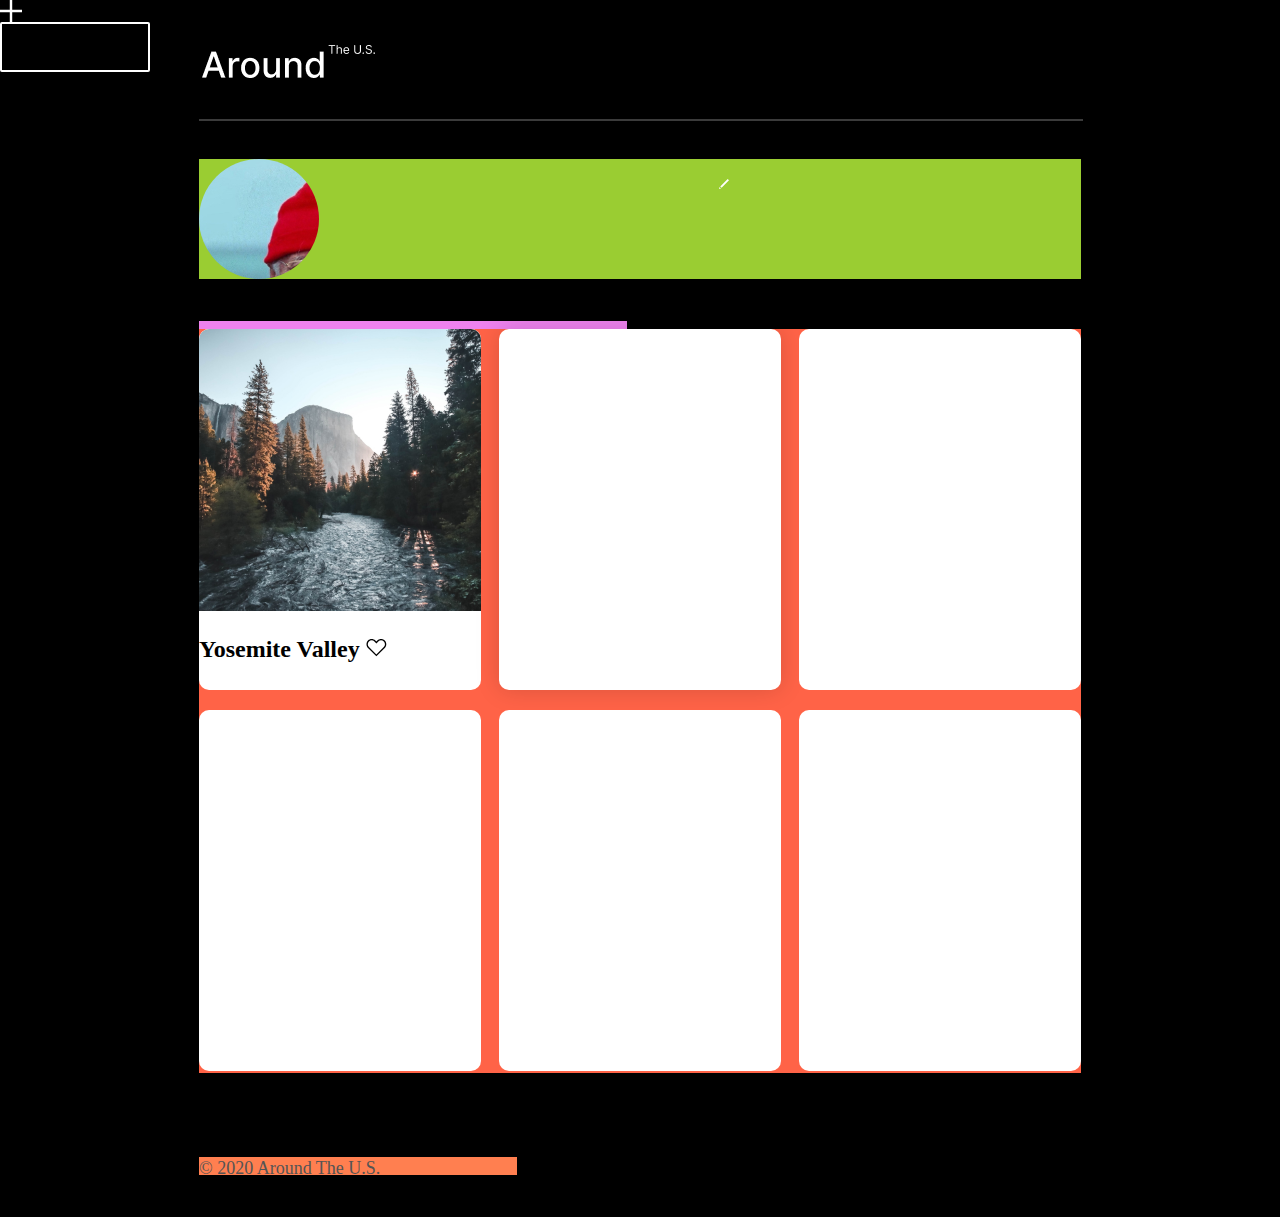
==== index/index.html @ 19dbd14f "comenzamos" ====
<DOCTYPE html>
<head>
    <meta charset="UTF-8">
    <meta name="viewport" content="width=device-width, initial-scale=1.0">
    <title>Around the U.S</title>
    <link rel="stylesheet" href="../normalize.css">
    <link rel="stylesheet" href="../index.css">

</head>

<body>
    <header>
        <div class="vector"></div> 
        <div class="line"></div> 
        <div class="profile">
            <div class ="avatar">
                <div class="eclipse"></div>
            </div>
            <div class="profileinfo">
                <p class="name">Jacques Cousteau</p>
                <p class="title">Explorer</p>
                <div class="rectangle">
                    <svg class="lapiz" width="10" height="10" viewBox="0 0 10 10" fill="none" xmlns="http://www.w3.org/2000/svg">
                        <path d="M10 1.32827L2.60377 8.7666L1.28302 7.41936L8.66038 0L10 1.32827ZM0 10L1.96226 9.41177L0.584906 8.08349L0 10Z" fill="white"/>
                        </svg>
                        
                </div>
            </div>
        </div>
        <div class="addbutton">
            <div class="cruz"><svg width="22" height="22" viewBox="0 0 22 22" fill="none" xmlns="http://www.w3.org/2000/svg">
                <path d="M22 9.77778H12.2222V0H9.77778V9.77778H0V12.2222H9.77778V22H12.2222V12.2222H22V9.77778Z" fill="white"/>
                </svg>
                </div>
            <div class="rectangles"></div>
        </div>
    </header>

<main>
    <section class="elements">
        <div class="fotos">
            <div><img  class="yosemite" src="../imagenes/kirill-pershin.jpg" alt=""></div>
            <p class="valley">Yosemite Valley
            <svg class="heart" width="21" height="19" viewBox="0 0 21 19" fill="none" xmlns="http://www.w3.org/2000/svg">
                <path d="M19.154 9.33822C21.294 7.19833 21.294 3.72364 19.154 1.60492C17.014 -0.534975 13.5392 -0.534975 11.3992 1.60492L10.361 2.66428L9.32276 1.62611C7.18277 -0.534975 3.70792 -0.534975 1.58911 1.60492C0.550891 2.64309 0 4.02026 0 5.48217C0 6.94408 0.572079 8.32124 1.58911 9.35941L10.361 18.1309L19.154 9.33822ZM1.35604 5.48217C1.35604 4.38044 1.7798 3.36346 2.56376 2.60072C3.36891 1.79561 4.40712 1.39305 5.44534 1.39305C6.48356 1.39305 7.52178 1.79561 8.32692 2.60072L10.361 4.6135L12.395 2.57953C13.9841 0.990498 16.5903 0.990498 18.1582 2.57953C18.921 3.34227 19.3659 4.35925 19.3659 5.46098C19.3659 6.56271 18.9422 7.57969 18.1582 8.34243L10.361 16.1605L2.56376 8.36362C1.80099 7.57969 1.35604 6.56271 1.35604 5.48217Z" fill="black"/>
                </svg></p>
                
        </div>
        <div class="fotos1"></div>
        <div class="fotos2"></div>
        <div class="fotos3"></div>
        <div class="fotos4"></div>
        <div class="fotos5"></div>   
    </section>
</main>
<footer>
    <p class="footer">© 2020 Around The U.S.</p>
</footer>
</body>

</html>
---- index.css ----
body{
    background: #000000;
    
width: 1280px;
height: 1217px;
}

p{
    color: aliceblue;
}

.vector{
    position: absolute;
width: 173px;
height: 33px;
left: 202px;
top: 45px;

background-image: url("imagenes/Vector.png");
}

.line{
    
position: absolute;
width: 882px;
height: 0px;
left: 199px;
top: 119px;

opacity: 0.7;
border: 1px solid #545454;
}

.lapiz{
    position: absolute;    
left: 59%;
right: 39.84%;
top: 16.68%;
bottom: 82.5%;
}


.profile{
    position: absolute;
width: 882px;
height: 120px;
left: 199px;
top: 159px;
background-color: yellowgreen;

}

.avatar{
   

   
width: 120px;
height: 120px;
left: 199px;
top: 159px;
border-radius: 100%;

background: url("imagenes/cousteau.jpg");

}

.profileinfo{
    
width: 428px;
height: 77px;
left: 349px;
top: 177px;
background-color: violet;
}

.name{
    
width: 380px;
height: 43px;
left: 349px;
top: 123px;

font-family: Inter;
font-style: normal;
font-weight: 500;
font-size: 42px;
line-height: 56px;
/* or 133% */


color: #FFFFFF;
}

.title{
    
width: 318px;
height: 18px;
left: 350px;
top: 200px;

font-family: Inter;
font-style: normal;
font-weight: normal;
font-size: 18px;
line-height: 22px;

color: #FFFFFF;

}

.rectangle{
    
width: 24px;
height: 24px;
left: 753px;
top: 196px;

border: 1px solid #FFFFFF;
box-sizing: border-box;
}

.cruz{
    
height: 22px;
left: 77.73%;
right: 20.55%;
top: 208px;
}

.rectangles{
    width: 150px;
height: 50px;
left: 931px;
top: 194px;

border: 2px solid #FFFFFF;
box-sizing: border-box;
border-radius: 2px;

}

.elements{
    position: absolute;
width: 882px;
height: 744px;
left: 199px;
top: 329px;
background-color: tomato;
display: flex;
  flex-wrap: wrap;
  justify-content: center;

}

.fotos{
    width: 282px;
    height: 361px;
    left: 199px;
    top: 330px;
    
    background: #FFFFFF;
    border-radius: 10px; 
    margin-right: 18px;   
}

.fotos1{
width: 282px;
height: 361px;
left: 499px;
top: 330px;

background: #FFFFFF;
box-shadow: 0px 0px 25px rgba(0, 0, 0, 0.15);
border-radius: 10px;
margin-right: 18px;
}

.fotos2{
    
width: 282px;
height: 361px;
left: 799px;
top: 330px;

background: #FFFFFF;
border-radius: 10px;
}

.fotos3{
    

width: 282px;
height: 361px;
left: 199px;
top: 712px;

background: #FFFFFF;
border-radius: 10px;
margin-right: 18px;
margin-top: 18px;
}

.fotos4{
    width: 282px;
height: 361px;
left: 499px;
top: 712px;

background: #FFFFFF;
border-radius: 10px;
margin-right: 18px;
margin-top: 18px;

}

.fotos5{
    width: 282px;
height: 361px;
left: 799px;
top: 712px;

background: #FFFFFF;
border-radius: 10px;
margin-top: 18px;
}


.footer{
    position: absolute;
    width: 318px;
height: 18px;
left: 199px;
top: 1139px;

font-family: Inter;
font-style: normal;
font-weight: normal;
font-size: 18px;
line-height: 22px;
background-color: coral;
color: #545454;

}

.yosemite{
width: 282px;
height: 282px;
left: 199px;
top: 330px;


border-radius: 10px 10px 0px 0px;
}

.valley{
    
width: 246px;
height: 23px;
left: 220px;
top: 637px;

font-family: Inter;
font-style: normal;
font-weight: 900;
font-size: 24px;
line-height: 29px;

color: #000000;


}

.heart{
    height: 18.13px;
left: 45%;
right: 64.16%;
top: 643px;

}
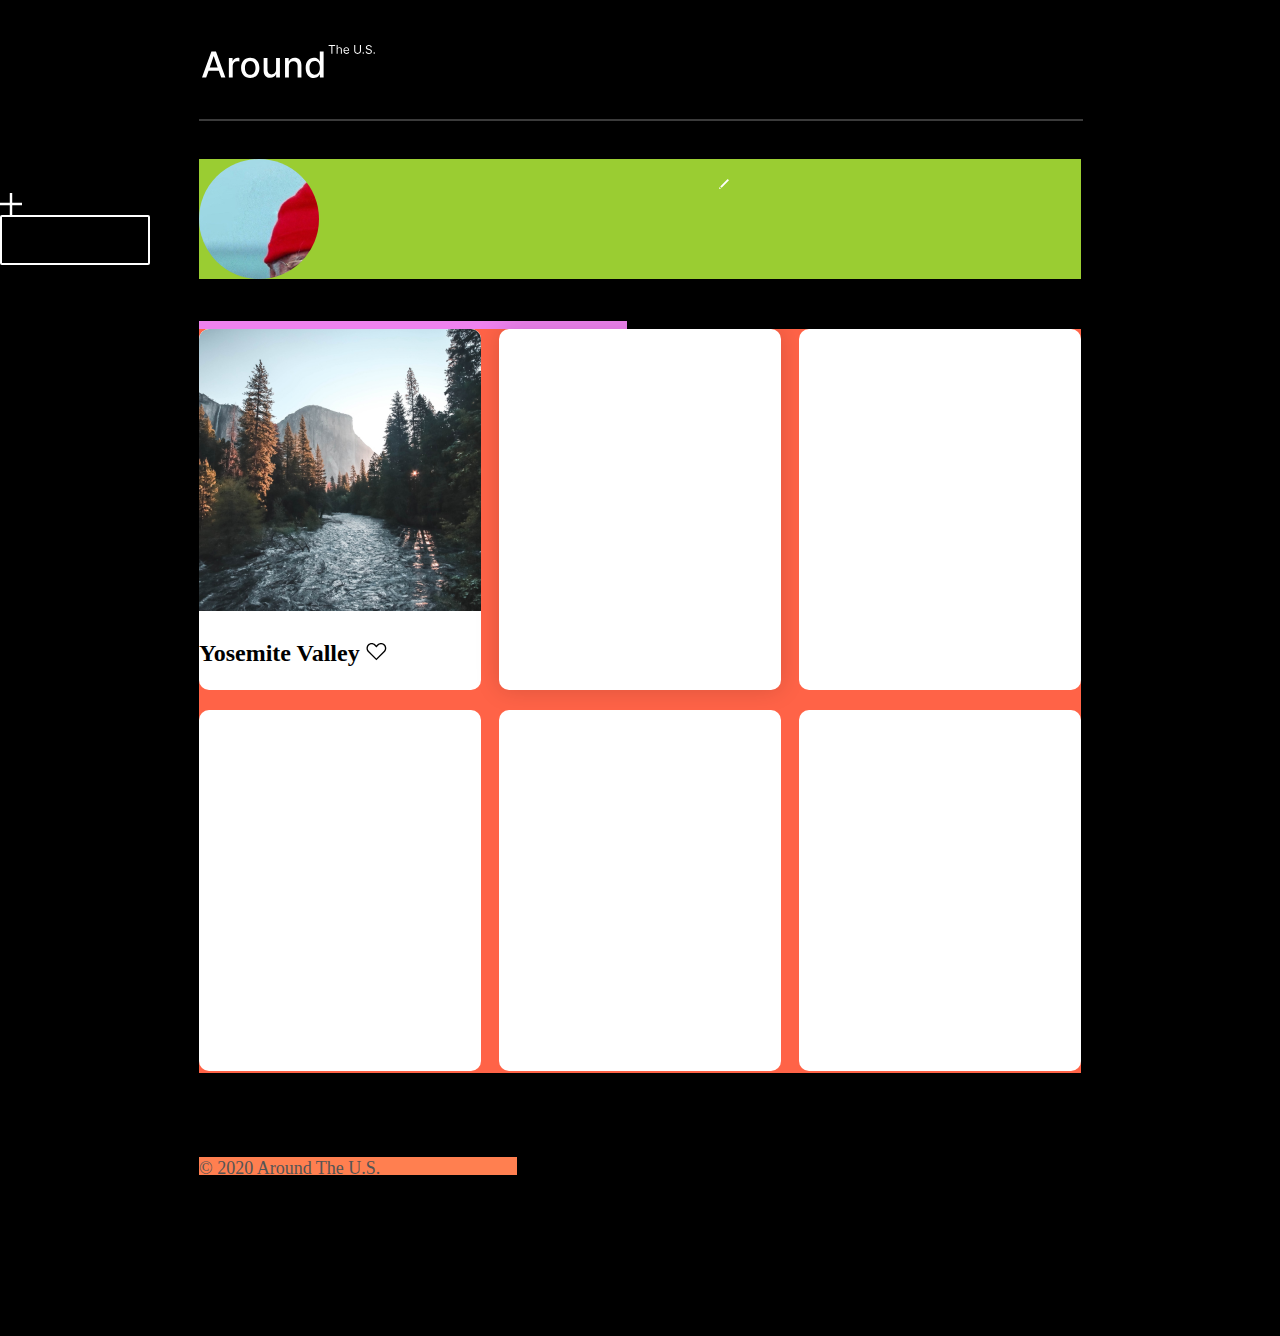
==== commit 56c11b00: "feature_header" ====
--- a/index/index.html
+++ b/index/index.html
@@ -1,4 +1,5 @@
-<DOCTYPE html>
+<!DOCTYPE html>
+<html lang="en">
 <head>
     <meta charset="UTF-8">
     <meta name="viewport" content="width=device-width, initial-scale=1.0">
@@ -9,9 +10,26 @@
 </head>
 
 <body>
-    <header>
-        <div class="vector"></div> 
-        <div class="line"></div> 
+    <header class="header">
+        <div class="vector"><svg viewBox="0 0 173 33" fill="none" xmlns="http://www.w3.org/2000/svg">
+            <path d="M4.19039 32.6066L6.59219 25.7282H16.8126L19.2017 32.6066H23.3921L13.9765 6.61607H9.41559L0 32.6066H4.19039ZM7.74199 22.4287L11.6002 11.337H11.8046L15.6628 22.4287H7.74199Z" fill="white"/>
+            <path d="M26.8638 32.6066H30.6837V20.7027C30.6837 18.1519 32.6639 16.3118 35.3723 16.3118C36.1644 16.3118 37.0587 16.4514 37.3653 16.5402V12.9107C36.9821 12.8599 36.2283 12.8218 35.7428 12.8218C33.4432 12.8218 31.4758 14.1163 30.7604 16.2102H30.556V13.1137H26.8638V32.6066Z" fill="white"/>
+            <path d="M48.2342 33C53.766 33 57.3815 28.9771 57.3815 22.949C57.3815 16.8828 53.766 12.8599 48.2342 12.8599C42.7023 12.8599 39.0868 16.8828 39.0868 22.949C39.0868 28.9771 42.7023 33 48.2342 33ZM48.2469 29.8146C44.6314 29.8146 42.9451 26.68 42.9451 22.9363C42.9451 19.2052 44.6314 16.0326 48.2469 16.0326C51.8369 16.0326 53.5232 19.2052 53.5232 22.9363C53.5232 26.68 51.8369 29.8146 48.2469 29.8146Z" fill="white"/>
+            <path d="M74.0759 24.5226C74.0887 27.8349 71.6103 29.4085 69.464 29.4085C67.1005 29.4085 65.4652 27.708 65.4652 25.0556V13.1137H61.6453V25.5125C61.6453 30.3476 64.3154 32.8604 68.0842 32.8604C71.0353 32.8604 73.0411 31.3121 73.9482 29.2309H74.1526V32.6066H77.9086V13.1137H74.0759V24.5226Z" fill="white"/>
+            <path d="M86.8611 21.0327C86.8611 17.9235 88.7774 16.1468 91.4347 16.1468C94.0282 16.1468 95.5996 17.8346 95.5996 20.6647V32.6066H99.4195V20.2078C99.4195 15.3853 96.7494 12.8599 92.7378 12.8599C89.7867 12.8599 87.8576 14.2178 86.9505 16.2864H86.7078V13.1137H83.0412V32.6066H86.8611V21.0327Z" fill="white"/>
+            <path d="M111.888 32.9873C115.466 32.9873 116.871 30.8172 117.561 29.5735H117.88V32.6066H121.611V6.61607H117.791V16.2737H117.561C116.871 15.0681 115.568 12.8599 111.914 12.8599C107.174 12.8599 103.687 16.5783 103.687 22.8982C103.687 29.2055 107.123 32.9873 111.888 32.9873ZM112.732 29.7512C109.321 29.7512 107.545 26.7689 107.545 22.8601C107.545 18.9895 109.282 16.0833 112.732 16.0833C116.066 16.0833 117.855 18.7864 117.855 22.8601C117.855 26.9592 116.028 29.7512 112.732 29.7512Z" fill="white"/>
+            <path d="M126.6 1.0491H129.343V8.78195H130.399V1.0491H133.141V0.118446H126.6V1.0491Z" fill="white"/>
+            <path d="M135.64 4.87322C135.64 3.73952 136.368 3.09653 137.36 3.09653C138.306 3.09653 138.876 3.68876 138.876 4.72093V8.78195H139.881V4.65325C139.881 2.98231 138.987 2.19972 137.65 2.19972C136.619 2.19972 136.032 2.62697 135.725 3.29958H135.64V0.118446H134.635V8.78195H135.64V4.87322Z" fill="white"/>
+            <path d="M144.463 8.91732C145.791 8.91732 146.762 8.2574 147.069 7.27599L146.098 7.00526C145.842 7.68209 145.25 8.02051 144.463 8.02051C143.283 8.02051 142.47 7.2633 142.423 5.87156H147.171V5.44853C147.171 3.02884 145.723 2.19972 144.36 2.19972C142.589 2.19972 141.413 3.58723 141.413 5.5839C141.413 7.58057 142.572 8.91732 144.463 8.91732ZM142.423 5.00859C142.491 3.99756 143.211 3.09653 144.36 3.09653C145.451 3.09653 146.149 3.90873 146.149 5.00859H142.423Z" fill="white"/>
+            <path d="M157.932 0.118446V5.77003C157.932 7.0391 157.055 7.95283 155.599 7.95283C154.142 7.95283 153.265 7.0391 153.265 5.77003V0.118446H152.209V5.85463C152.209 7.63133 153.546 8.93424 155.599 8.93424C157.651 8.93424 158.988 7.63133 158.988 5.85463V0.118446H157.932Z" fill="white"/>
+            <path d="M161.284 8.84964C161.705 8.84964 162.05 8.50699 162.05 8.08819C162.05 7.6694 161.705 7.32675 161.284 7.32675C160.862 7.32675 160.517 7.6694 160.517 8.08819C160.517 8.50699 160.862 8.84964 161.284 8.84964Z" fill="white"/>
+            <path d="M168.76 2.28432H169.782C169.735 0.977182 168.521 0 166.835 0C165.165 0 163.854 0.964492 163.854 2.41969C163.854 3.58723 164.705 4.28099 166.068 4.67017L167.141 4.97475C168.061 5.22856 168.879 5.55006 168.879 6.41302C168.879 7.3606 167.959 7.98667 166.75 7.98667C165.71 7.98667 164.791 7.5298 164.705 6.54839H163.615C163.717 7.96975 164.876 8.93424 166.75 8.93424C168.76 8.93424 169.901 7.83438 169.901 6.42994C169.901 4.80554 168.351 4.28099 167.448 4.0441L166.562 3.8072C165.915 3.638 164.876 3.29958 164.876 2.36893C164.876 1.5398 165.642 0.93065 166.801 0.93065C167.857 0.93065 168.657 1.42982 168.76 2.28432Z" fill="white"/>
+            <path d="M172.233 8.84964C172.655 8.84964 173 8.50699 173 8.08819C173 7.6694 172.655 7.32675 172.233 7.32675C171.812 7.32675 171.467 7.6694 171.467 8.08819C171.467 8.50699 171.812 8.84964 172.233 8.84964Z" fill="white"/>
+            </svg>
+            </div> 
+        <div class="line"></div>
+    </header>
+
         <div class="profile">
             <div class ="avatar">
                 <div class="eclipse"></div>
--- a/index.css
+++ b/index.css
@@ -1,35 +1,15 @@
+@import url("./blocks/header/header.css");
+
+
 body{
     background: #000000;
-    
-width: 1280px;
-height: 1217px;
-}
-
-p{
-    color: aliceblue;
-}
-
-.vector{
-    position: absolute;
-width: 173px;
-height: 33px;
-left: 202px;
-top: 45px;
-
-background-image: url("imagenes/Vector.png");
-}
-
-.line{
-    
-position: absolute;
-width: 882px;
-height: 0px;
-left: 199px;
-top: 119px;
-
-opacity: 0.7;
-border: 1px solid #545454;
-}
+    width: 1280px;
+    height: 1217px;
+}
+
+
+
+
 
 .lapiz{
     position: absolute;    
@@ -58,8 +38,8 @@
 height: 120px;
 left: 199px;
 top: 159px;
+display: block;
 border-radius: 100%;
-
 background: url("imagenes/cousteau.jpg");
 
 }
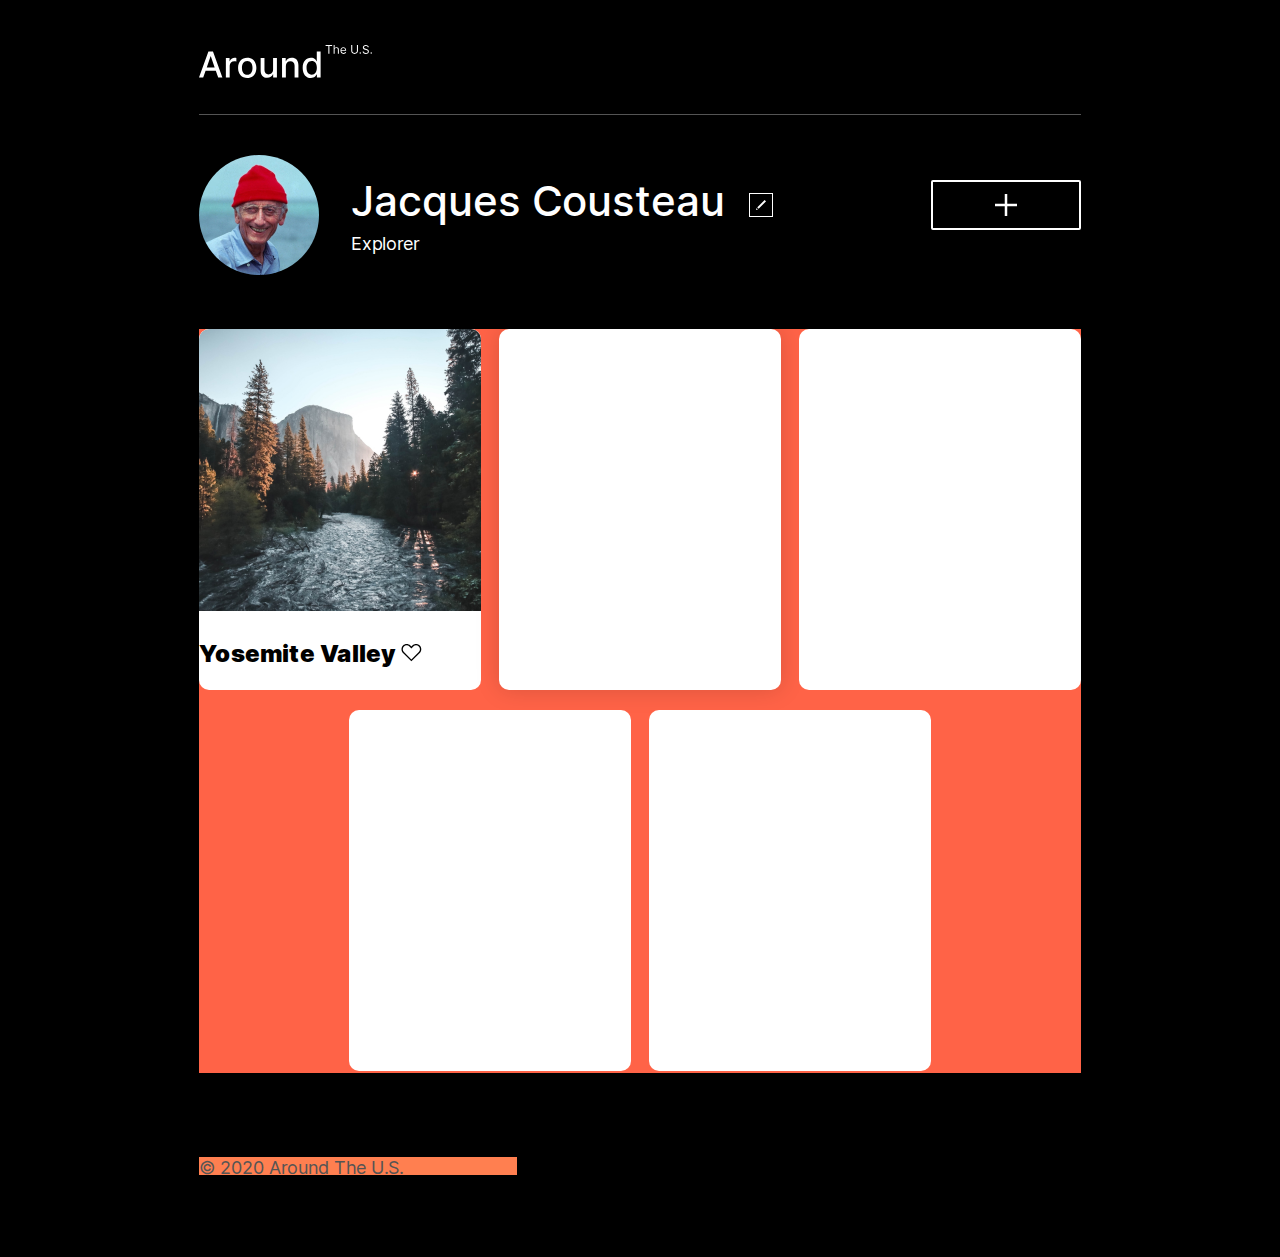
==== commit 78f8d2d3: "modifications profile" ====
--- a/index/index.html
+++ b/index/index.html
@@ -9,9 +9,10 @@
 
 </head>
 
-<body>
+<body class="page">
+    <div class="page__content">
     <header class="header">
-        <div class="vector"><svg viewBox="0 0 173 33" fill="none" xmlns="http://www.w3.org/2000/svg">
+        <div class="header__vector"><svg viewBox="0 0 173 33" fill="none" xmlns="http://www.w3.org/2000/svg">
             <path d="M4.19039 32.6066L6.59219 25.7282H16.8126L19.2017 32.6066H23.3921L13.9765 6.61607H9.41559L0 32.6066H4.19039ZM7.74199 22.4287L11.6002 11.337H11.8046L15.6628 22.4287H7.74199Z" fill="white"/>
             <path d="M26.8638 32.6066H30.6837V20.7027C30.6837 18.1519 32.6639 16.3118 35.3723 16.3118C36.1644 16.3118 37.0587 16.4514 37.3653 16.5402V12.9107C36.9821 12.8599 36.2283 12.8218 35.7428 12.8218C33.4432 12.8218 31.4758 14.1163 30.7604 16.2102H30.556V13.1137H26.8638V32.6066Z" fill="white"/>
             <path d="M48.2342 33C53.766 33 57.3815 28.9771 57.3815 22.949C57.3815 16.8828 53.766 12.8599 48.2342 12.8599C42.7023 12.8599 39.0868 16.8828 39.0868 22.949C39.0868 28.9771 42.7023 33 48.2342 33ZM48.2469 29.8146C44.6314 29.8146 42.9451 26.68 42.9451 22.9363C42.9451 19.2052 44.6314 16.0326 48.2469 16.0326C51.8369 16.0326 53.5232 19.2052 53.5232 22.9363C53.5232 26.68 51.8369 29.8146 48.2469 29.8146Z" fill="white"/>
@@ -27,35 +28,28 @@
             <path d="M172.233 8.84964C172.655 8.84964 173 8.50699 173 8.08819C173 7.6694 172.655 7.32675 172.233 7.32675C171.812 7.32675 171.467 7.6694 171.467 8.08819C171.467 8.50699 171.812 8.84964 172.233 8.84964Z" fill="white"/>
             </svg>
             </div> 
-        <div class="line"></div>
     </header>
+    
+    <main>
+      
+      <section class="profile">
+            <div class ="profile__avatar">
+                <img src="../imagenes/cousteau.jpg"  class="profile__eclipse" alt="Jacques Cousteau">
+            </div>
 
-        <div class="profile">
-            <div class ="avatar">
-                <div class="eclipse"></div>
-            </div>
-            <div class="profileinfo">
-                <p class="name">Jacques Cousteau</p>
-                <p class="title">Explorer</p>
-                <div class="rectangle">
-                    <svg class="lapiz" width="10" height="10" viewBox="0 0 10 10" fill="none" xmlns="http://www.w3.org/2000/svg">
-                        <path d="M10 1.32827L2.60377 8.7666L1.28302 7.41936L8.66038 0L10 1.32827ZM0 10L1.96226 9.41177L0.584906 8.08349L0 10Z" fill="white"/>
-                        </svg>
-                        
-                </div>
-            </div>
-        </div>
-        <div class="addbutton">
-            <div class="cruz"><svg width="22" height="22" viewBox="0 0 22 22" fill="none" xmlns="http://www.w3.org/2000/svg">
-                <path d="M22 9.77778H12.2222V0H9.77778V9.77778H0V12.2222H9.77778V22H12.2222V12.2222H22V9.77778Z" fill="white"/>
-                </svg>
-                </div>
-            <div class="rectangles"></div>
-        </div>
-    </header>
-
-<main>
-    <section class="elements">
+            <div class="profile__info">
+                    <div class="profile__info_bis">
+                      <h2 class="profile__info_name">Jacques Cousteau</h2>
+                      <button class="profile__info_rectangle" aria-label="Edit Button"></button>
+                    </div>
+                    <div class="profile__info_subimport">
+                       <p class="profile__info_subname">Explorer</p>
+                    </div>   
+            </div>    
+                   <button class="profile__info_signo" aria-label="Location Card"></button>
+      </section>
+    
+      <section class="elements">
         <div class="fotos">
             <div><img  class="yosemite" src="../imagenes/kirill-pershin.jpg" alt=""></div>
             <p class="valley">Yosemite Valley
@@ -67,13 +61,13 @@
         <div class="fotos1"></div>
         <div class="fotos2"></div>
         <div class="fotos3"></div>
-        <div class="fotos4"></div>
         <div class="fotos5"></div>   
     </section>
-</main>
+    </main>
 <footer>
     <p class="footer">© 2020 Around The U.S.</p>
 </footer>
+</div>
 </body>
 
 </html>--- a/index.css
+++ b/index.css
@@ -1,103 +1,15 @@
 @import url("./blocks/header/header.css");
+@import url("./blocks/profile/profile.css");
+@import url("./fonts/inter.css");
+@import url("./blocks/page/page.css");
 
-
-body{
+/*body{
     background: #000000;
     width: 1280px;
     height: 1217px;
-}
+}*/
 
 
-
-
-
-.lapiz{
-    position: absolute;    
-left: 59%;
-right: 39.84%;
-top: 16.68%;
-bottom: 82.5%;
-}
-
-
-.profile{
-    position: absolute;
-width: 882px;
-height: 120px;
-left: 199px;
-top: 159px;
-background-color: yellowgreen;
-
-}
-
-.avatar{
-   
-
-   
-width: 120px;
-height: 120px;
-left: 199px;
-top: 159px;
-display: block;
-border-radius: 100%;
-background: url("imagenes/cousteau.jpg");
-
-}
-
-.profileinfo{
-    
-width: 428px;
-height: 77px;
-left: 349px;
-top: 177px;
-background-color: violet;
-}
-
-.name{
-    
-width: 380px;
-height: 43px;
-left: 349px;
-top: 123px;
-
-font-family: Inter;
-font-style: normal;
-font-weight: 500;
-font-size: 42px;
-line-height: 56px;
-/* or 133% */
-
-
-color: #FFFFFF;
-}
-
-.title{
-    
-width: 318px;
-height: 18px;
-left: 350px;
-top: 200px;
-
-font-family: Inter;
-font-style: normal;
-font-weight: normal;
-font-size: 18px;
-line-height: 22px;
-
-color: #FFFFFF;
-
-}
-
-.rectangle{
-    
-width: 24px;
-height: 24px;
-left: 753px;
-top: 196px;
-
-border: 1px solid #FFFFFF;
-box-sizing: border-box;
-}
 
 .cruz{
     
@@ -123,7 +35,6 @@
     position: absolute;
 width: 882px;
 height: 744px;
-left: 199px;
 top: 329px;
 background-color: tomato;
 display: flex;
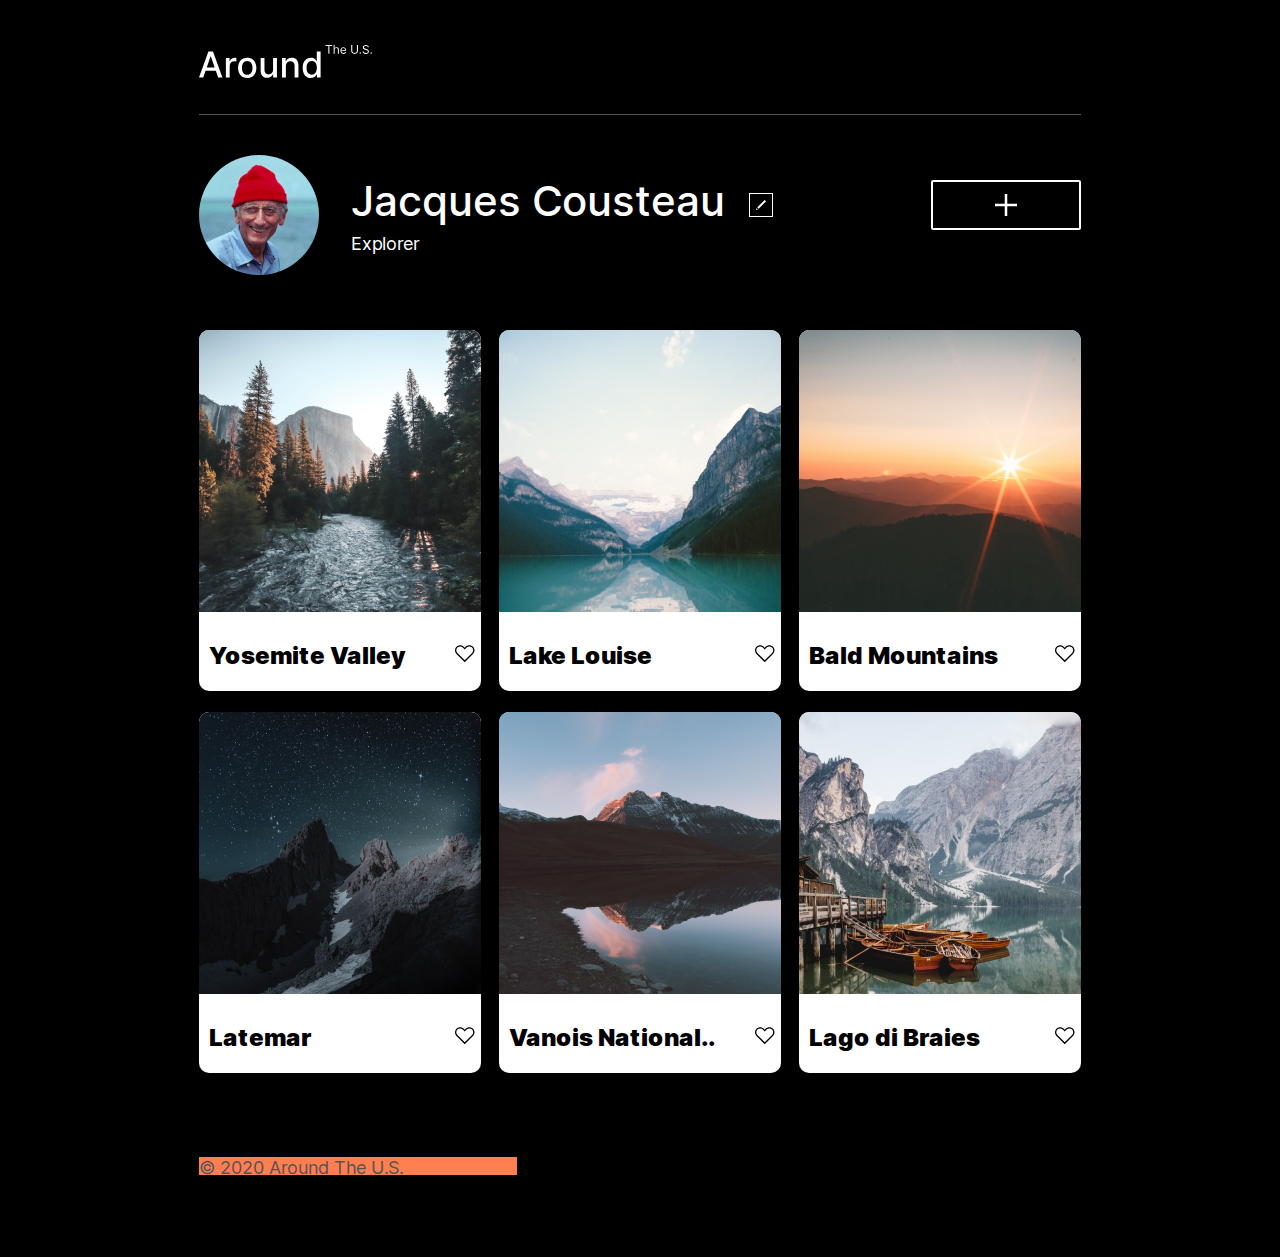
==== commit d57fa105: "incorporación elements" ====
--- a/index/index.html
+++ b/index/index.html
@@ -50,19 +50,64 @@
       </section>
     
       <section class="elements">
-        <div class="fotos">
-            <div><img  class="yosemite" src="../imagenes/kirill-pershin.jpg" alt=""></div>
-            <p class="valley">Yosemite Valley
-            <svg class="heart" width="21" height="19" viewBox="0 0 21 19" fill="none" xmlns="http://www.w3.org/2000/svg">
-                <path d="M19.154 9.33822C21.294 7.19833 21.294 3.72364 19.154 1.60492C17.014 -0.534975 13.5392 -0.534975 11.3992 1.60492L10.361 2.66428L9.32276 1.62611C7.18277 -0.534975 3.70792 -0.534975 1.58911 1.60492C0.550891 2.64309 0 4.02026 0 5.48217C0 6.94408 0.572079 8.32124 1.58911 9.35941L10.361 18.1309L19.154 9.33822ZM1.35604 5.48217C1.35604 4.38044 1.7798 3.36346 2.56376 2.60072C3.36891 1.79561 4.40712 1.39305 5.44534 1.39305C6.48356 1.39305 7.52178 1.79561 8.32692 2.60072L10.361 4.6135L12.395 2.57953C13.9841 0.990498 16.5903 0.990498 18.1582 2.57953C18.921 3.34227 19.3659 4.35925 19.3659 5.46098C19.3659 6.56271 18.9422 7.57969 18.1582 8.34243L10.361 16.1605L2.56376 8.36362C1.80099 7.57969 1.35604 6.56271 1.35604 5.48217Z" fill="black"/>
-                </svg></p>
-                
-        </div>
-        <div class="fotos1"></div>
-        <div class="fotos2"></div>
-        <div class="fotos3"></div>
-        <div class="fotos5"></div>   
-    </section>
+          <div class="fotos">
+            <img  class="fotos__pic" src="../imagenes/kirill-pershin.jpg" alt="">
+            <div class="fotos__text"> 
+              <p class="fotos__text_name">Yosemite Valley</p>
+              <svg class="fotos__text_heart" viewBox="0 0 21 19" fill="none" xmlns="http://www.w3.org/2000/svg">
+            <path d="M19.154 9.33822C21.294 7.19833 21.294 3.72364 19.154 1.60492C17.014 -0.534975 13.5392 -0.534975 11.3992 1.60492L10.361 2.66428L9.32276 1.62611C7.18277 -0.534975 3.70792 -0.534975 1.58911 1.60492C0.550891 2.64309 0 4.02026 0 5.48217C0 6.94408 0.572079 8.32124 1.58911 9.35941L10.361 18.1309L19.154 9.33822ZM1.35604 5.48217C1.35604 4.38044 1.7798 3.36346 2.56376 2.60072C3.36891 1.79561 4.40712 1.39305 5.44534 1.39305C6.48356 1.39305 7.52178 1.79561 8.32692 2.60072L10.361 4.6135L12.395 2.57953C13.9841 0.990498 16.5903 0.990498 18.1582 2.57953C18.921 3.34227 19.3659 4.35925 19.3659 5.46098C19.3659 6.56271 18.9422 7.57969 18.1582 8.34243L10.361 16.1605L2.56376 8.36362C1.80099 7.57969 1.35604 6.56271 1.35604 5.48217Z" fill="black"/>
+              </svg></div>
+          </div>
+
+          <div class="fotos">
+            <img  class="fotos__pic" src="../imagenes/lakelouise.png" alt="">
+            <div class="fotos__text"> 
+              <p class="fotos__text_name">Lake Louise</p>
+              <svg class="fotos__text_heart" viewBox="0 0 21 19" fill="none" xmlns="http://www.w3.org/2000/svg">
+            <path d="M19.154 9.33822C21.294 7.19833 21.294 3.72364 19.154 1.60492C17.014 -0.534975 13.5392 -0.534975 11.3992 1.60492L10.361 2.66428L9.32276 1.62611C7.18277 -0.534975 3.70792 -0.534975 1.58911 1.60492C0.550891 2.64309 0 4.02026 0 5.48217C0 6.94408 0.572079 8.32124 1.58911 9.35941L10.361 18.1309L19.154 9.33822ZM1.35604 5.48217C1.35604 4.38044 1.7798 3.36346 2.56376 2.60072C3.36891 1.79561 4.40712 1.39305 5.44534 1.39305C6.48356 1.39305 7.52178 1.79561 8.32692 2.60072L10.361 4.6135L12.395 2.57953C13.9841 0.990498 16.5903 0.990498 18.1582 2.57953C18.921 3.34227 19.3659 4.35925 19.3659 5.46098C19.3659 6.56271 18.9422 7.57969 18.1582 8.34243L10.361 16.1605L2.56376 8.36362C1.80099 7.57969 1.35604 6.56271 1.35604 5.48217Z" fill="black"/>
+              </svg></div>
+          </div>
+
+          <div class="fotos">
+            <img  class="fotos__pic" src="../imagenes/baldmountains.png" alt="">
+            <div class="fotos__text"> 
+              <p class="fotos__text_name">Bald Mountains</p>
+              <svg class="fotos__text_heart" viewBox="0 0 21 19" fill="none" xmlns="http://www.w3.org/2000/svg">
+            <path d="M19.154 9.33822C21.294 7.19833 21.294 3.72364 19.154 1.60492C17.014 -0.534975 13.5392 -0.534975 11.3992 1.60492L10.361 2.66428L9.32276 1.62611C7.18277 -0.534975 3.70792 -0.534975 1.58911 1.60492C0.550891 2.64309 0 4.02026 0 5.48217C0 6.94408 0.572079 8.32124 1.58911 9.35941L10.361 18.1309L19.154 9.33822ZM1.35604 5.48217C1.35604 4.38044 1.7798 3.36346 2.56376 2.60072C3.36891 1.79561 4.40712 1.39305 5.44534 1.39305C6.48356 1.39305 7.52178 1.79561 8.32692 2.60072L10.361 4.6135L12.395 2.57953C13.9841 0.990498 16.5903 0.990498 18.1582 2.57953C18.921 3.34227 19.3659 4.35925 19.3659 5.46098C19.3659 6.56271 18.9422 7.57969 18.1582 8.34243L10.361 16.1605L2.56376 8.36362C1.80099 7.57969 1.35604 6.56271 1.35604 5.48217Z" fill="black"/>
+              </svg></div>
+          </div>
+
+          <div class="fotos">
+            <img  class="fotos__pic" src="../imagenes/latemar.png" alt="">
+            <div class="fotos__text"> 
+              <p class="fotos__text_name">Latemar</p>
+              <svg class="fotos__text_heart" viewBox="0 0 21 19" fill="none" xmlns="http://www.w3.org/2000/svg">
+            <path d="M19.154 9.33822C21.294 7.19833 21.294 3.72364 19.154 1.60492C17.014 -0.534975 13.5392 -0.534975 11.3992 1.60492L10.361 2.66428L9.32276 1.62611C7.18277 -0.534975 3.70792 -0.534975 1.58911 1.60492C0.550891 2.64309 0 4.02026 0 5.48217C0 6.94408 0.572079 8.32124 1.58911 9.35941L10.361 18.1309L19.154 9.33822ZM1.35604 5.48217C1.35604 4.38044 1.7798 3.36346 2.56376 2.60072C3.36891 1.79561 4.40712 1.39305 5.44534 1.39305C6.48356 1.39305 7.52178 1.79561 8.32692 2.60072L10.361 4.6135L12.395 2.57953C13.9841 0.990498 16.5903 0.990498 18.1582 2.57953C18.921 3.34227 19.3659 4.35925 19.3659 5.46098C19.3659 6.56271 18.9422 7.57969 18.1582 8.34243L10.361 16.1605L2.56376 8.36362C1.80099 7.57969 1.35604 6.56271 1.35604 5.48217Z" fill="black"/>
+              </svg></div>
+          </div>
+        
+          <div class="fotos">
+            <img  class="fotos__pic" src="../imagenes/vanoisnational.png" alt="">
+            <div class="fotos__text"> 
+              <p class="fotos__text_name">Vanois National..</p>
+              <svg class="fotos__text_heart" viewBox="0 0 21 19" fill="none" xmlns="http://www.w3.org/2000/svg">
+            <path d="M19.154 9.33822C21.294 7.19833 21.294 3.72364 19.154 1.60492C17.014 -0.534975 13.5392 -0.534975 11.3992 1.60492L10.361 2.66428L9.32276 1.62611C7.18277 -0.534975 3.70792 -0.534975 1.58911 1.60492C0.550891 2.64309 0 4.02026 0 5.48217C0 6.94408 0.572079 8.32124 1.58911 9.35941L10.361 18.1309L19.154 9.33822ZM1.35604 5.48217C1.35604 4.38044 1.7798 3.36346 2.56376 2.60072C3.36891 1.79561 4.40712 1.39305 5.44534 1.39305C6.48356 1.39305 7.52178 1.79561 8.32692 2.60072L10.361 4.6135L12.395 2.57953C13.9841 0.990498 16.5903 0.990498 18.1582 2.57953C18.921 3.34227 19.3659 4.35925 19.3659 5.46098C19.3659 6.56271 18.9422 7.57969 18.1582 8.34243L10.361 16.1605L2.56376 8.36362C1.80099 7.57969 1.35604 6.56271 1.35604 5.48217Z" fill="black"/>
+              </svg></div>
+          </div>
+
+
+          <div class="fotos">
+            <img  class="fotos__pic" src="../imagenes/lagodibraies.png" alt="">
+            <div class="fotos__text"> 
+              <p class="fotos__text_name">Lago di Braies</p>
+              <svg class="fotos__text_heart" viewBox="0 0 21 19" fill="none" xmlns="http://www.w3.org/2000/svg">
+            <path d="M19.154 9.33822C21.294 7.19833 21.294 3.72364 19.154 1.60492C17.014 -0.534975 13.5392 -0.534975 11.3992 1.60492L10.361 2.66428L9.32276 1.62611C7.18277 -0.534975 3.70792 -0.534975 1.58911 1.60492C0.550891 2.64309 0 4.02026 0 5.48217C0 6.94408 0.572079 8.32124 1.58911 9.35941L10.361 18.1309L19.154 9.33822ZM1.35604 5.48217C1.35604 4.38044 1.7798 3.36346 2.56376 2.60072C3.36891 1.79561 4.40712 1.39305 5.44534 1.39305C6.48356 1.39305 7.52178 1.79561 8.32692 2.60072L10.361 4.6135L12.395 2.57953C13.9841 0.990498 16.5903 0.990498 18.1582 2.57953C18.921 3.34227 19.3659 4.35925 19.3659 5.46098C19.3659 6.56271 18.9422 7.57969 18.1582 8.34243L10.361 16.1605L2.56376 8.36362C1.80099 7.57969 1.35604 6.56271 1.35604 5.48217Z" fill="black"/>
+              </svg></div>
+          </div>
+
+
+        </section>
+
     </main>
 <footer>
     <p class="footer">© 2020 Around The U.S.</p>
--- a/index.css
+++ b/index.css
@@ -2,118 +2,14 @@
 @import url("./blocks/profile/profile.css");
 @import url("./fonts/inter.css");
 @import url("./blocks/page/page.css");
+@import url("./blocks/elements/elements.css");
+@import url("./blocks/fotos/fotos.css");
+@import url("./blocks/fotos1/fotos1.css");
+@import url("./blocks/fotos2/fotos2.css");
+@import url("./blocks/fotos3/fotos3.css");
+@import url("./blocks/fotos4/fotos4.css");
+@import url("./blocks/fotos5/fotos5.css");
 
-/*body{
-    background: #000000;
-    width: 1280px;
-    height: 1217px;
-}*/
-
-
-
-.cruz{
-    
-height: 22px;
-left: 77.73%;
-right: 20.55%;
-top: 208px;
-}
-
-.rectangles{
-    width: 150px;
-height: 50px;
-left: 931px;
-top: 194px;
-
-border: 2px solid #FFFFFF;
-box-sizing: border-box;
-border-radius: 2px;
-
-}
-
-.elements{
-    position: absolute;
-width: 882px;
-height: 744px;
-top: 329px;
-background-color: tomato;
-display: flex;
-  flex-wrap: wrap;
-  justify-content: center;
-
-}
-
-.fotos{
-    width: 282px;
-    height: 361px;
-    left: 199px;
-    top: 330px;
-    
-    background: #FFFFFF;
-    border-radius: 10px; 
-    margin-right: 18px;   
-}
-
-.fotos1{
-width: 282px;
-height: 361px;
-left: 499px;
-top: 330px;
-
-background: #FFFFFF;
-box-shadow: 0px 0px 25px rgba(0, 0, 0, 0.15);
-border-radius: 10px;
-margin-right: 18px;
-}
-
-.fotos2{
-    
-width: 282px;
-height: 361px;
-left: 799px;
-top: 330px;
-
-background: #FFFFFF;
-border-radius: 10px;
-}
-
-.fotos3{
-    
-
-width: 282px;
-height: 361px;
-left: 199px;
-top: 712px;
-
-background: #FFFFFF;
-border-radius: 10px;
-margin-right: 18px;
-margin-top: 18px;
-}
-
-.fotos4{
-    width: 282px;
-height: 361px;
-left: 499px;
-top: 712px;
-
-background: #FFFFFF;
-border-radius: 10px;
-margin-right: 18px;
-margin-top: 18px;
-
-}
-
-.fotos5{
-    width: 282px;
-height: 361px;
-left: 799px;
-top: 712px;
-
-background: #FFFFFF;
-border-radius: 10px;
-margin-top: 18px;
-}
 
 
 .footer{
@@ -133,38 +29,4 @@
 
 }
 
-.yosemite{
-width: 282px;
-height: 282px;
-left: 199px;
-top: 330px;
 
-
-border-radius: 10px 10px 0px 0px;
-}
-
-.valley{
-    
-width: 246px;
-height: 23px;
-left: 220px;
-top: 637px;
-
-font-family: Inter;
-font-style: normal;
-font-weight: 900;
-font-size: 24px;
-line-height: 29px;
-
-color: #000000;
-
-
-}
-
-.heart{
-    height: 18.13px;
-left: 45%;
-right: 64.16%;
-top: 643px;
-
-}